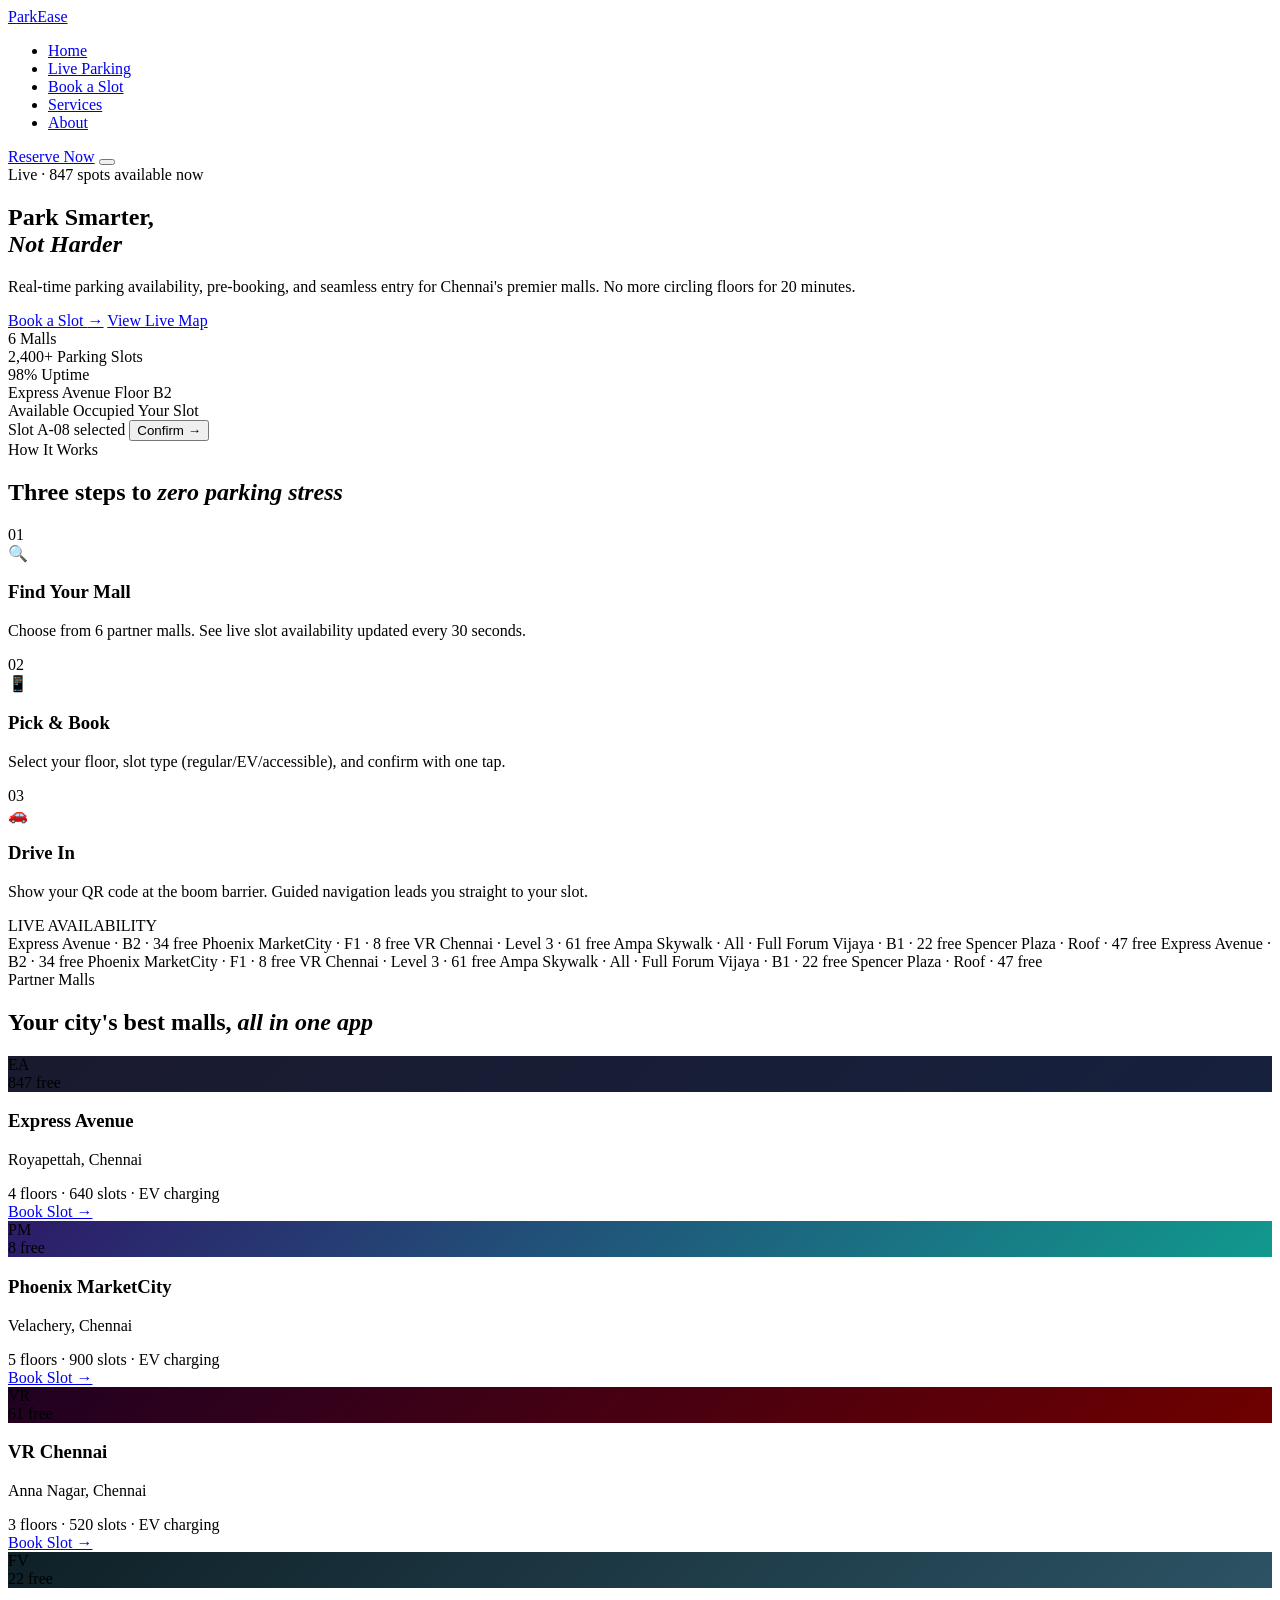
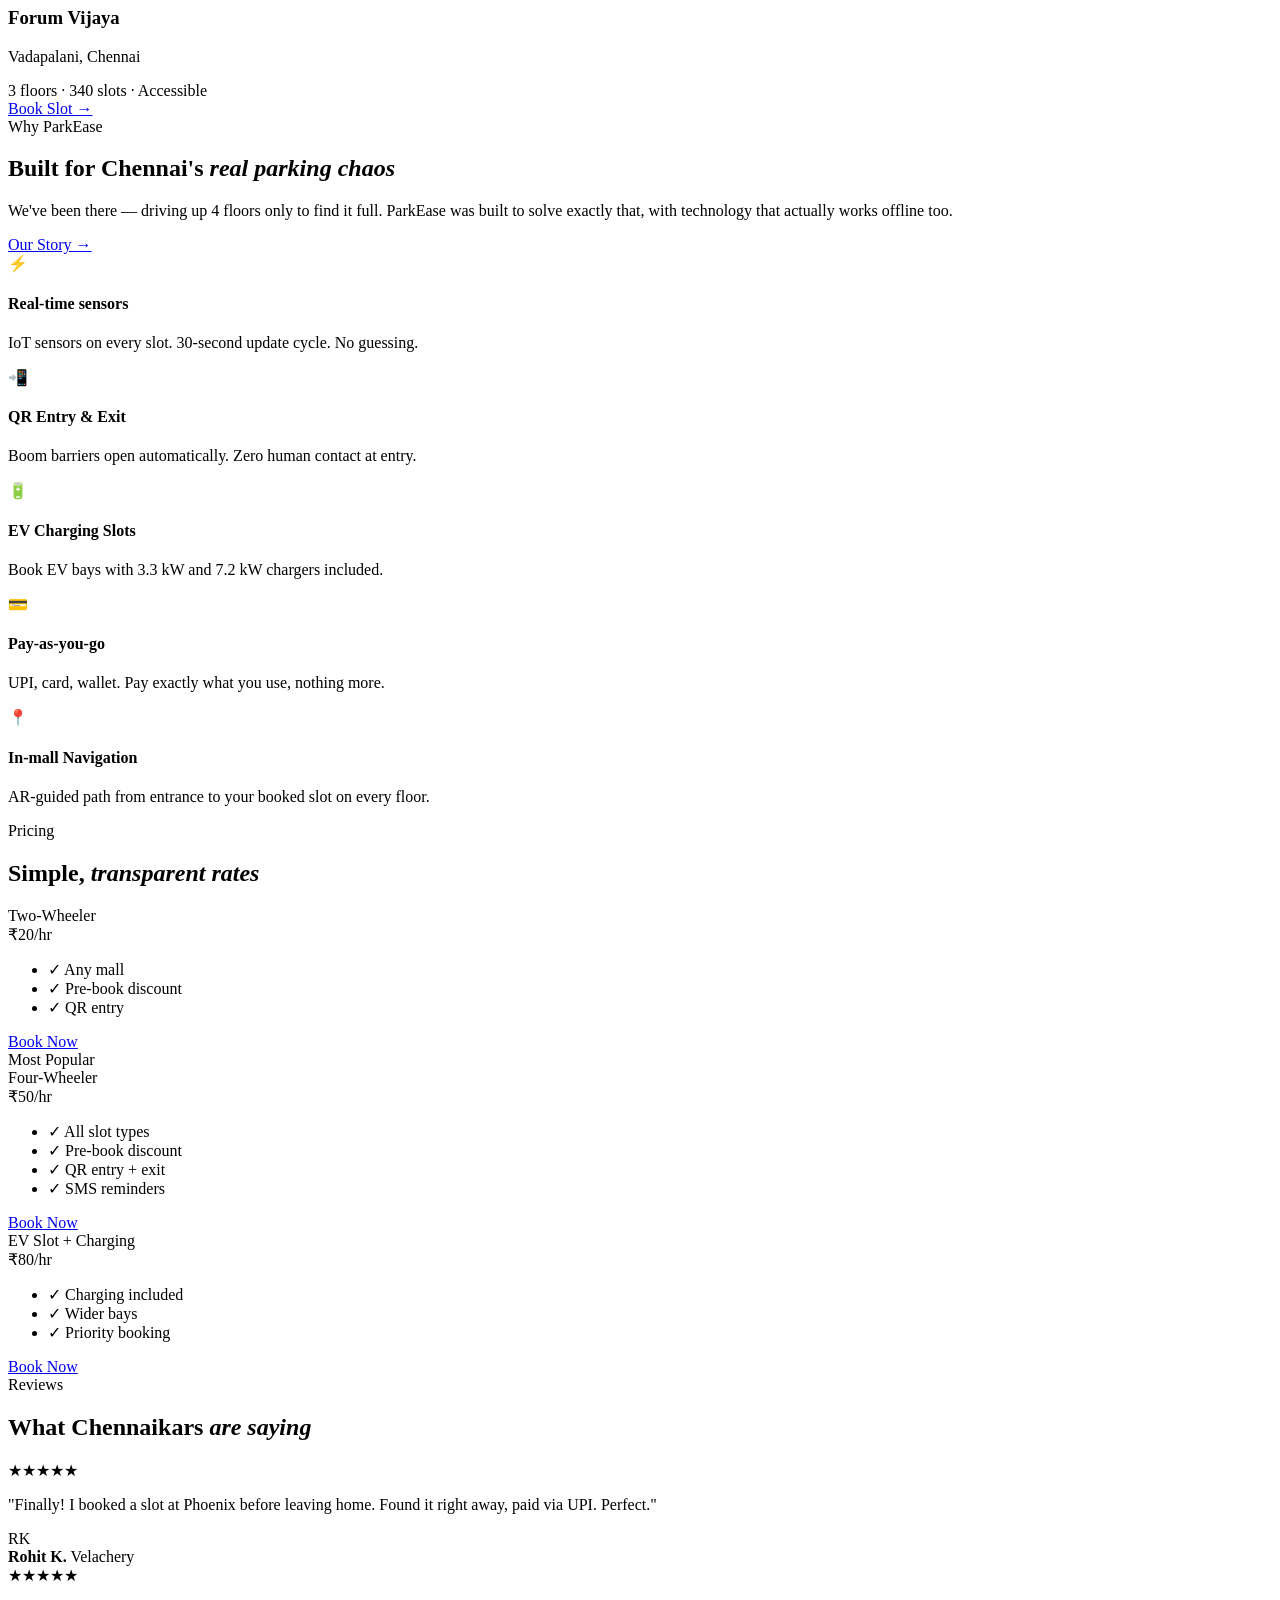
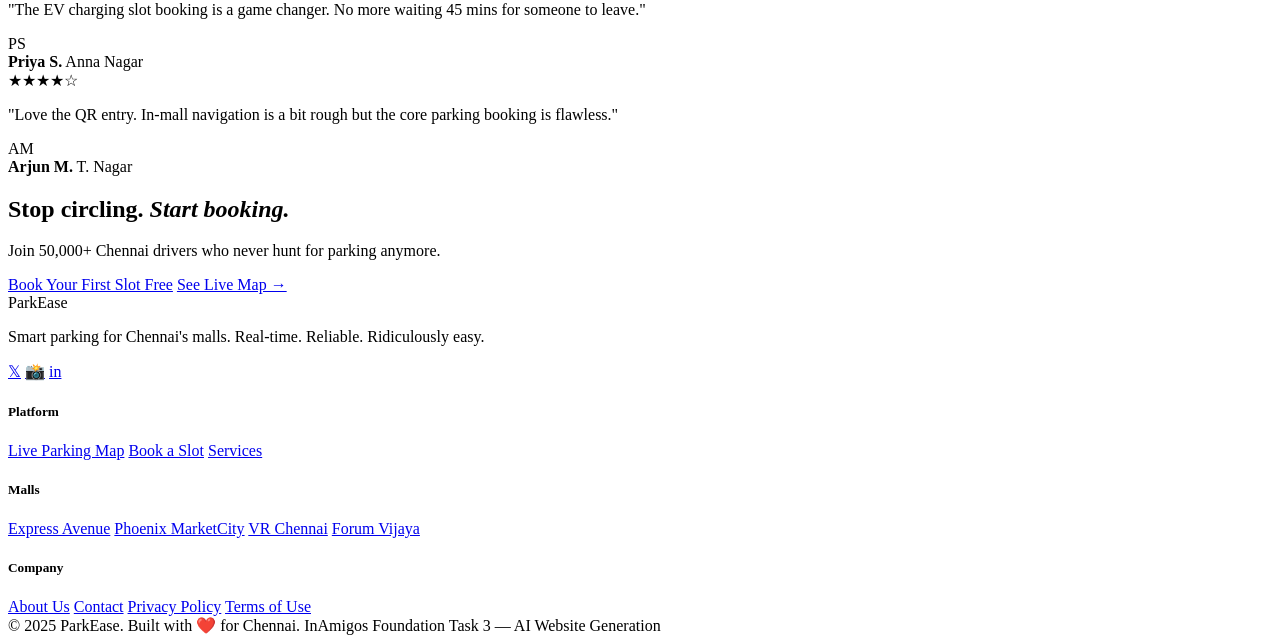
==== index.html @ e7e45815 "Add files via upload" ====
<!DOCTYPE html>
<html lang="en">
<head>
<meta charset="UTF-8">
<meta name="viewport" content="width=device-width, initial-scale=1.0">
<title>ParkEase — Smart Mall Parking System</title>
<link rel="stylesheet" href="css/style.css">
<link href="https://fonts.googleapis.com/css2?family=Space+Grotesk:wght@300;400;500;600;700&family=Instrument+Serif:ital@0;1&display=swap" rel="stylesheet">
<link rel="icon" href="data:image/svg+xml,<svg xmlns='http://www.w3.org/2000/svg' viewBox='0 0 100 100'><text y='.9em' font-size='90'>🅿</text></svg>">
</head>
<body>

<!-- NAV -->
<nav class="navbar" id="navbar">
  <div class="nav-container">
    <a href="index.html" class="nav-logo">
      <span class="logo-p">P</span>arkEase
    </a>
    <ul class="nav-links">
      <li><a href="index.html" class="active">Home</a></li>
      <li><a href="pages/parking.html">Live Parking</a></li>
      <li><a href="pages/book.html">Book a Slot</a></li>
      <li><a href="pages/services.html">Services</a></li>
      <li><a href="pages/about.html">About</a></li>
    </ul>
    <a href="pages/book.html" class="btn-nav">Reserve Now</a>
    <button class="hamburger" id="hamburger" aria-label="Toggle menu">
      <span></span><span></span><span></span>
    </button>
  </div>
</nav>

<!-- HERO -->
<section class="hero">
  <div class="hero-bg">
    <div class="grid-overlay"></div>
    <div class="blob blob-1"></div>
    <div class="blob blob-2"></div>
  </div>
  <div class="hero-content">
    <div class="hero-badge">
      <span class="badge-dot"></span>
      <span>Live · 847 spots available now</span>
    </div>
    <h1 class="hero-title">
      Park Smarter,<br>
      <em>Not Harder</em>
    </h1>
    <p class="hero-sub">Real-time parking availability, pre-booking, and seamless entry for Chennai's premier malls. No more circling floors for 20 minutes.</p>
    <div class="hero-actions">
      <a href="pages/book.html" class="btn-primary">Book a Slot <span class="arrow">→</span></a>
      <a href="pages/parking.html" class="btn-ghost">View Live Map</a>
    </div>
    <div class="hero-stats">
      <div class="stat">
        <span class="stat-num">6</span>
        <span class="stat-label">Malls</span>
      </div>
      <div class="stat-divider"></div>
      <div class="stat">
        <span class="stat-num">2,400+</span>
        <span class="stat-label">Parking Slots</span>
      </div>
      <div class="stat-divider"></div>
      <div class="stat">
        <span class="stat-num">98%</span>
        <span class="stat-label">Uptime</span>
      </div>
    </div>
  </div>
  <div class="hero-visual">
    <div class="parking-card">
      <div class="card-header">
        <span class="mall-name">Express Avenue</span>
        <span class="floor-tag">Floor B2</span>
      </div>
      <div class="slot-grid">
        <div class="slot available" title="A-01"></div>
        <div class="slot available" title="A-02"></div>
        <div class="slot occupied" title="A-03"></div>
        <div class="slot available" title="A-04"></div>
        <div class="slot occupied" title="A-05"></div>
        <div class="slot occupied" title="A-06"></div>
        <div class="slot available" title="A-07"></div>
        <div class="slot available selected" title="A-08"></div>
        <div class="slot occupied" title="A-09"></div>
        <div class="slot available" title="A-10"></div>
        <div class="slot occupied" title="A-11"></div>
        <div class="slot available" title="A-12"></div>
        <div class="slot available" title="B-01"></div>
        <div class="slot occupied" title="B-02"></div>
        <div class="slot available" title="B-03"></div>
      </div>
      <div class="card-legend">
        <span><i class="dot green"></i>Available</span>
        <span><i class="dot red"></i>Occupied</span>
        <span><i class="dot blue"></i>Your Slot</span>
      </div>
      <div class="card-cta">
        <span class="cta-slot">Slot A-08 selected</span>
        <button class="btn-confirm" onclick="window.location.href='pages/book.html'">Confirm →</button>
      </div>
    </div>
  </div>
</section>

<!-- HOW IT WORKS -->
<section class="how-it-works">
  <div class="container">
    <div class="section-label">How It Works</div>
    <h2 class="section-title">Three steps to <em>zero parking stress</em></h2>
    <div class="steps-grid">
      <div class="step-card">
        <div class="step-num">01</div>
        <div class="step-icon">🔍</div>
        <h3>Find Your Mall</h3>
        <p>Choose from 6 partner malls. See live slot availability updated every 30 seconds.</p>
      </div>
      <div class="step-card">
        <div class="step-num">02</div>
        <div class="step-icon">📱</div>
        <h3>Pick & Book</h3>
        <p>Select your floor, slot type (regular/EV/accessible), and confirm with one tap.</p>
      </div>
      <div class="step-card">
        <div class="step-num">03</div>
        <div class="step-icon">🚗</div>
        <h3>Drive In</h3>
        <p>Show your QR code at the boom barrier. Guided navigation leads you straight to your slot.</p>
      </div>
    </div>
  </div>
</section>

<!-- LIVE AVAILABILITY TICKER -->
<section class="ticker-section">
  <div class="ticker-label">LIVE AVAILABILITY</div>
  <div class="ticker-wrap">
    <div class="ticker-inner" id="ticker">
      <span class="tick tick-green">Express Avenue · B2 · 34 free</span>
      <span class="tick tick-yellow">Phoenix MarketCity · F1 · 8 free</span>
      <span class="tick tick-green">VR Chennai · Level 3 · 61 free</span>
      <span class="tick tick-red">Ampa Skywalk · All · Full</span>
      <span class="tick tick-green">Forum Vijaya · B1 · 22 free</span>
      <span class="tick tick-green">Spencer Plaza · Roof · 47 free</span>
      <span class="tick tick-green">Express Avenue · B2 · 34 free</span>
      <span class="tick tick-yellow">Phoenix MarketCity · F1 · 8 free</span>
      <span class="tick tick-green">VR Chennai · Level 3 · 61 free</span>
      <span class="tick tick-red">Ampa Skywalk · All · Full</span>
      <span class="tick tick-green">Forum Vijaya · B1 · 22 free</span>
      <span class="tick tick-green">Spencer Plaza · Roof · 47 free</span>
    </div>
  </div>
</section>

<!-- MALL CARDS -->
<section class="malls-section">
  <div class="container">
    <div class="section-label">Partner Malls</div>
    <h2 class="section-title">Your city's best malls, <em>all in one app</em></h2>
    <div class="malls-grid">

      <div class="mall-card">
        <div class="mall-thumb" style="background: linear-gradient(135deg, #1a1a2e, #16213e);">
          <span class="mall-initial">EA</span>
          <div class="availability-badge green">847 free</div>
        </div>
        <div class="mall-info">
          <h3>Express Avenue</h3>
          <p>Royapettah, Chennai</p>
          <div class="mall-meta">
            <span>4 floors</span>
            <span>·</span>
            <span>640 slots</span>
            <span>·</span>
            <span class="ev">EV charging</span>
          </div>
          <a href="pages/book.html" class="btn-mall">Book Slot →</a>
        </div>
      </div>

      <div class="mall-card">
        <div class="mall-thumb" style="background: linear-gradient(135deg, #2d1b69, #11998e);">
          <span class="mall-initial">PM</span>
          <div class="availability-badge yellow">8 free</div>
        </div>
        <div class="mall-info">
          <h3>Phoenix MarketCity</h3>
          <p>Velachery, Chennai</p>
          <div class="mall-meta">
            <span>5 floors</span>
            <span>·</span>
            <span>900 slots</span>
            <span>·</span>
            <span class="ev">EV charging</span>
          </div>
          <a href="pages/book.html" class="btn-mall">Book Slot →</a>
        </div>
      </div>

      <div class="mall-card">
        <div class="mall-thumb" style="background: linear-gradient(135deg, #200122, #6f0000);">
          <span class="mall-initial">VR</span>
          <div class="availability-badge green">61 free</div>
        </div>
        <div class="mall-info">
          <h3>VR Chennai</h3>
          <p>Anna Nagar, Chennai</p>
          <div class="mall-meta">
            <span>3 floors</span>
            <span>·</span>
            <span>520 slots</span>
            <span>·</span>
            <span class="ev">EV charging</span>
          </div>
          <a href="pages/book.html" class="btn-mall">Book Slot →</a>
        </div>
      </div>

      <div class="mall-card">
        <div class="mall-thumb" style="background: linear-gradient(135deg, #0f2027, #2c5364);">
          <span class="mall-initial">FV</span>
          <div class="availability-badge green">22 free</div>
        </div>
        <div class="mall-info">
          <h3>Forum Vijaya</h3>
          <p>Vadapalani, Chennai</p>
          <div class="mall-meta">
            <span>3 floors</span>
            <span>·</span>
            <span>340 slots</span>
            <span>·</span>
            <span>Accessible</span>
          </div>
          <a href="pages/book.html" class="btn-mall">Book Slot →</a>
        </div>
      </div>

    </div>
  </div>
</section>

<!-- FEATURES -->
<section class="features-section">
  <div class="container">
    <div class="features-layout">
      <div class="features-left">
        <div class="section-label">Why ParkEase</div>
        <h2 class="section-title">Built for Chennai's <em>real parking chaos</em></h2>
        <p class="features-desc">We've been there — driving up 4 floors only to find it full. ParkEase was built to solve exactly that, with technology that actually works offline too.</p>
        <a href="pages/about.html" class="btn-primary">Our Story →</a>
      </div>
      <div class="features-right">
        <div class="feature-item">
          <div class="feature-icon">⚡</div>
          <div>
            <h4>Real-time sensors</h4>
            <p>IoT sensors on every slot. 30-second update cycle. No guessing.</p>
          </div>
        </div>
        <div class="feature-item">
          <div class="feature-icon">📲</div>
          <div>
            <h4>QR Entry & Exit</h4>
            <p>Boom barriers open automatically. Zero human contact at entry.</p>
          </div>
        </div>
        <div class="feature-item">
          <div class="feature-icon">🔋</div>
          <div>
            <h4>EV Charging Slots</h4>
            <p>Book EV bays with 3.3 kW and 7.2 kW chargers included.</p>
          </div>
        </div>
        <div class="feature-item">
          <div class="feature-icon">💳</div>
          <div>
            <h4>Pay-as-you-go</h4>
            <p>UPI, card, wallet. Pay exactly what you use, nothing more.</p>
          </div>
        </div>
        <div class="feature-item">
          <div class="feature-icon">📍</div>
          <div>
            <h4>In-mall Navigation</h4>
            <p>AR-guided path from entrance to your booked slot on every floor.</p>
          </div>
        </div>
      </div>
    </div>
  </div>
</section>

<!-- PRICING -->
<section class="pricing-section">
  <div class="container">
    <div class="section-label">Pricing</div>
    <h2 class="section-title">Simple, <em>transparent rates</em></h2>
    <div class="pricing-grid">
      <div class="price-card">
        <div class="price-type">Two-Wheeler</div>
        <div class="price-val">₹20<span>/hr</span></div>
        <ul>
          <li>✓ Any mall</li>
          <li>✓ Pre-book discount</li>
          <li>✓ QR entry</li>
        </ul>
        <a href="pages/book.html" class="btn-price">Book Now</a>
      </div>
      <div class="price-card featured">
        <div class="price-badge">Most Popular</div>
        <div class="price-type">Four-Wheeler</div>
        <div class="price-val">₹50<span>/hr</span></div>
        <ul>
          <li>✓ All slot types</li>
          <li>✓ Pre-book discount</li>
          <li>✓ QR entry + exit</li>
          <li>✓ SMS reminders</li>
        </ul>
        <a href="pages/book.html" class="btn-price featured-btn">Book Now</a>
      </div>
      <div class="price-card">
        <div class="price-type">EV Slot + Charging</div>
        <div class="price-val">₹80<span>/hr</span></div>
        <ul>
          <li>✓ Charging included</li>
          <li>✓ Wider bays</li>
          <li>✓ Priority booking</li>
        </ul>
        <a href="pages/book.html" class="btn-price">Book Now</a>
      </div>
    </div>
  </div>
</section>

<!-- TESTIMONIALS -->
<section class="testimonials">
  <div class="container">
    <div class="section-label">Reviews</div>
    <h2 class="section-title">What Chennaikars <em>are saying</em></h2>
    <div class="review-grid">
      <div class="review-card">
        <div class="stars">★★★★★</div>
        <p>"Finally! I booked a slot at Phoenix before leaving home. Found it right away, paid via UPI. Perfect."</p>
        <div class="reviewer">
          <div class="avatar">RK</div>
          <div>
            <strong>Rohit K.</strong>
            <span>Velachery</span>
          </div>
        </div>
      </div>
      <div class="review-card">
        <div class="stars">★★★★★</div>
        <p>"The EV charging slot booking is a game changer. No more waiting 45 mins for someone to leave."</p>
        <div class="reviewer">
          <div class="avatar">PS</div>
          <div>
            <strong>Priya S.</strong>
            <span>Anna Nagar</span>
          </div>
        </div>
      </div>
      <div class="review-card">
        <div class="stars">★★★★☆</div>
        <p>"Love the QR entry. In-mall navigation is a bit rough but the core parking booking is flawless."</p>
        <div class="reviewer">
          <div class="avatar">AM</div>
          <div>
            <strong>Arjun M.</strong>
            <span>T. Nagar</span>
          </div>
        </div>
      </div>
    </div>
  </div>
</section>

<!-- CTA BANNER -->
<section class="cta-banner">
  <div class="container">
    <h2>Stop circling. <em>Start booking.</em></h2>
    <p>Join 50,000+ Chennai drivers who never hunt for parking anymore.</p>
    <div class="cta-actions">
      <a href="pages/book.html" class="btn-primary">Book Your First Slot Free</a>
      <a href="pages/parking.html" class="btn-ghost-white">See Live Map →</a>
    </div>
  </div>
</section>

<!-- FOOTER -->
<footer class="footer">
  <div class="container">
    <div class="footer-grid">
      <div class="footer-brand">
        <div class="footer-logo"><span class="logo-p">P</span>arkEase</div>
        <p>Smart parking for Chennai's malls. Real-time. Reliable. Ridiculously easy.</p>
        <div class="social-links">
          <a href="#" aria-label="Twitter">𝕏</a>
          <a href="#" aria-label="Instagram">📸</a>
          <a href="#" aria-label="LinkedIn">in</a>
        </div>
      </div>
      <div class="footer-col">
        <h5>Platform</h5>
        <a href="pages/parking.html">Live Parking Map</a>
        <a href="pages/book.html">Book a Slot</a>
        <a href="pages/services.html">Services</a>
      </div>
      <div class="footer-col">
        <h5>Malls</h5>
        <a href="#">Express Avenue</a>
        <a href="#">Phoenix MarketCity</a>
        <a href="#">VR Chennai</a>
        <a href="#">Forum Vijaya</a>
      </div>
      <div class="footer-col">
        <h5>Company</h5>
        <a href="pages/about.html">About Us</a>
        <a href="pages/about.html#contact">Contact</a>
        <a href="#">Privacy Policy</a>
        <a href="#">Terms of Use</a>
      </div>
    </div>
    <div class="footer-bottom">
      <span>© 2025 ParkEase. Built with ❤️ for Chennai.</span>
      <span>InAmigos Foundation Task 3 — AI Website Generation</span>
    </div>
  </div>
</footer>

<script src="js/main.js"></script>
</body>
</html>
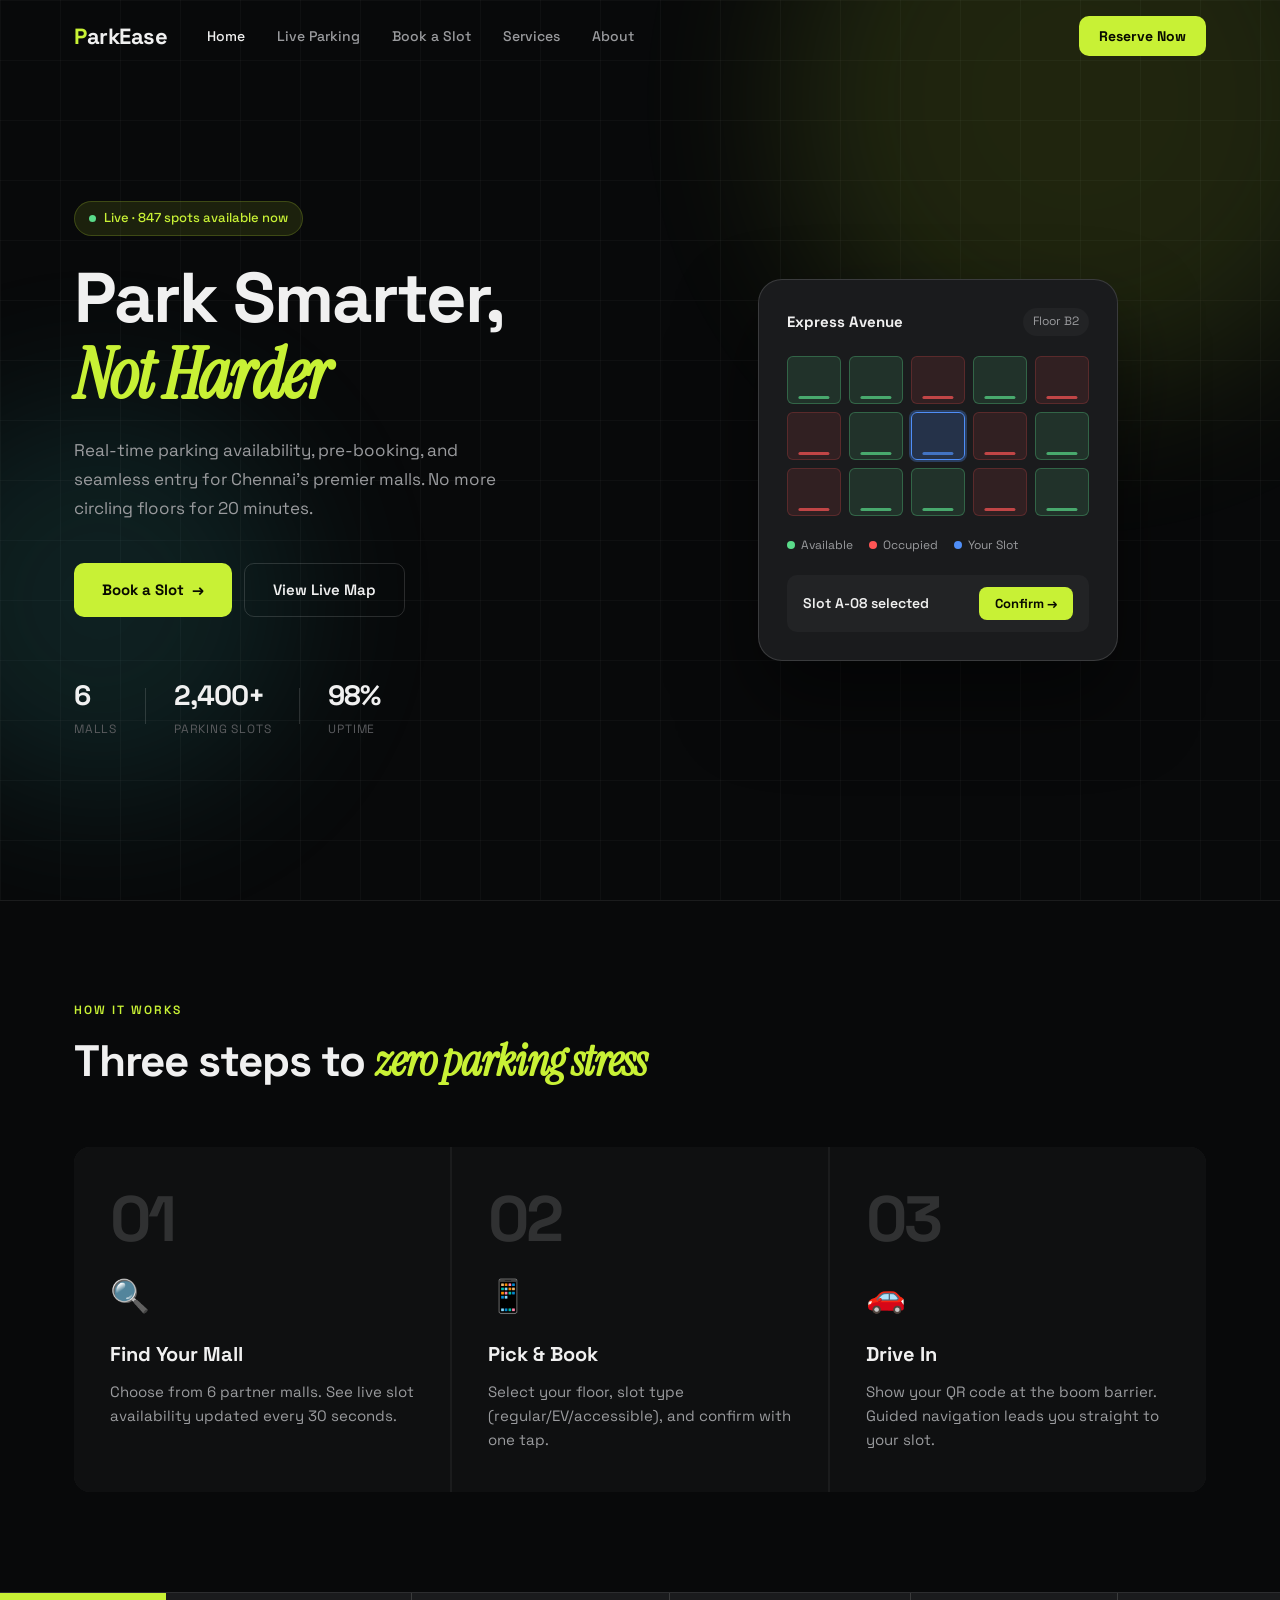
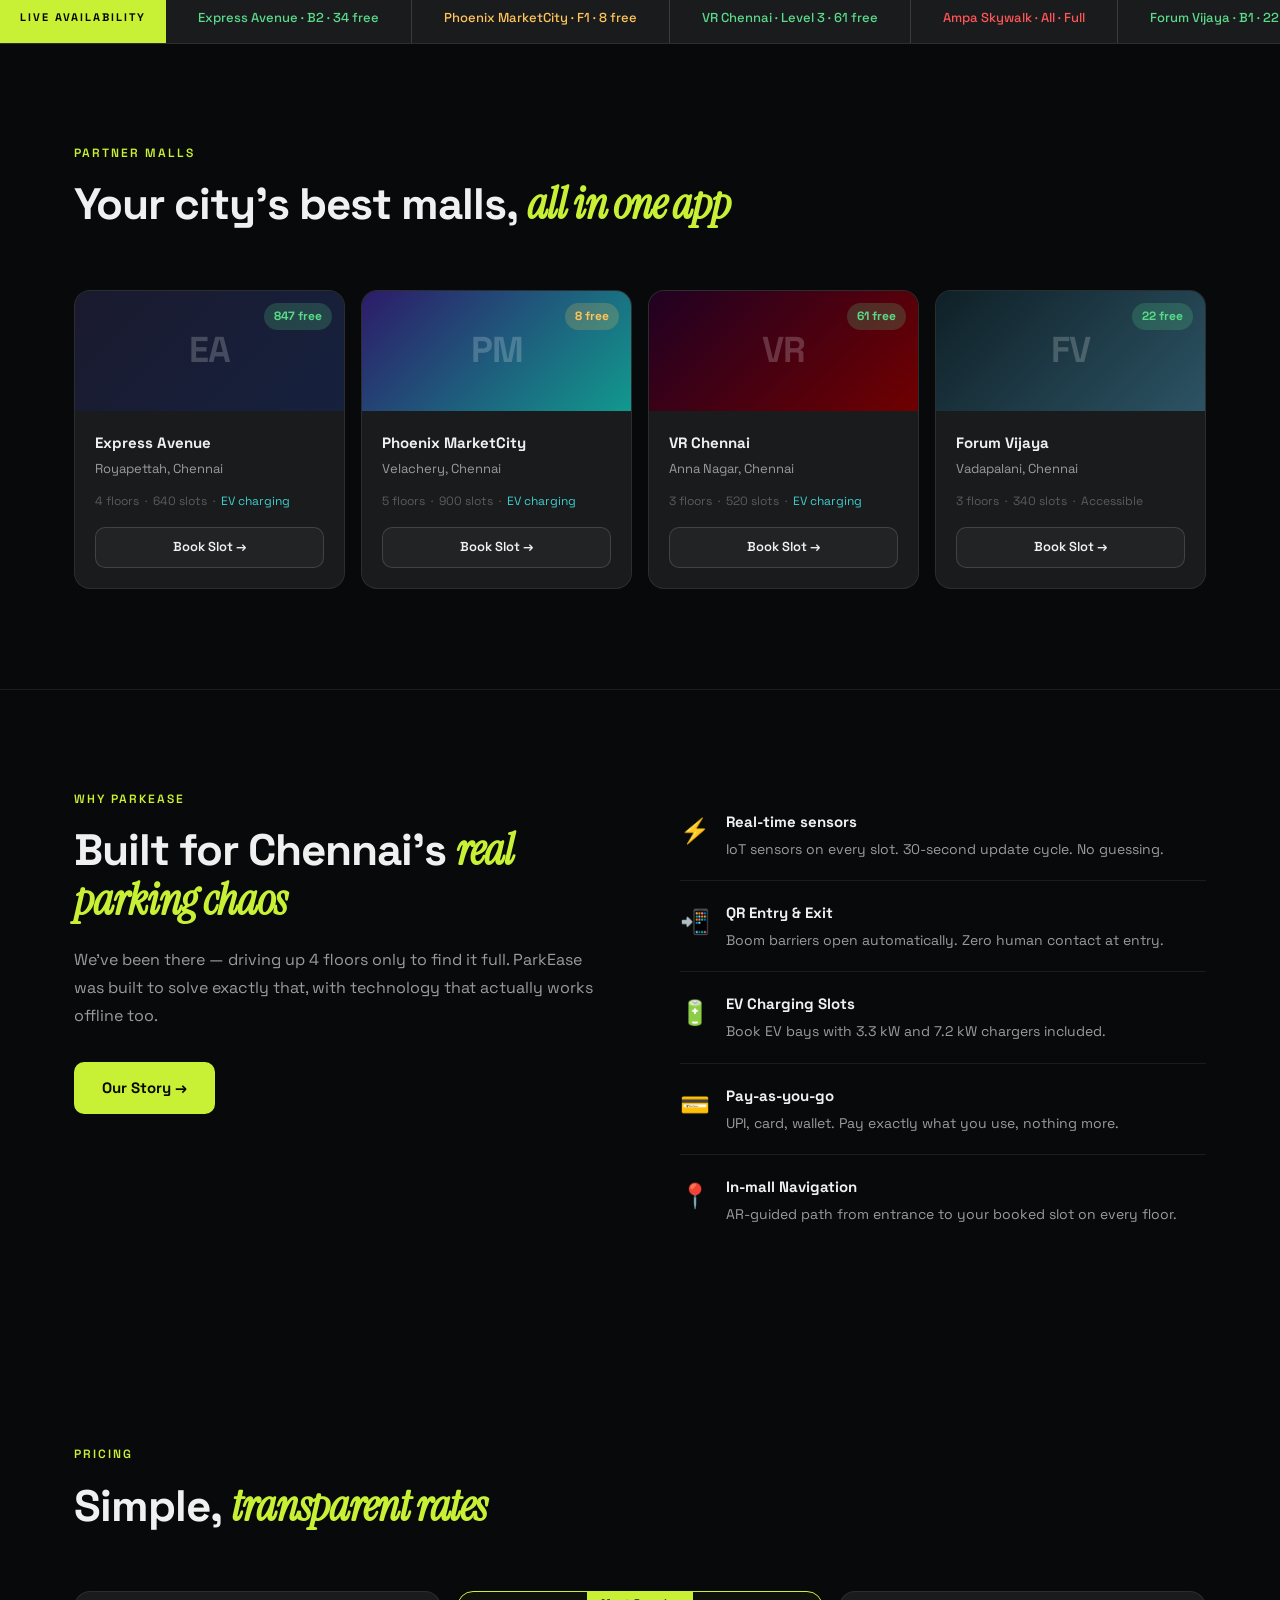
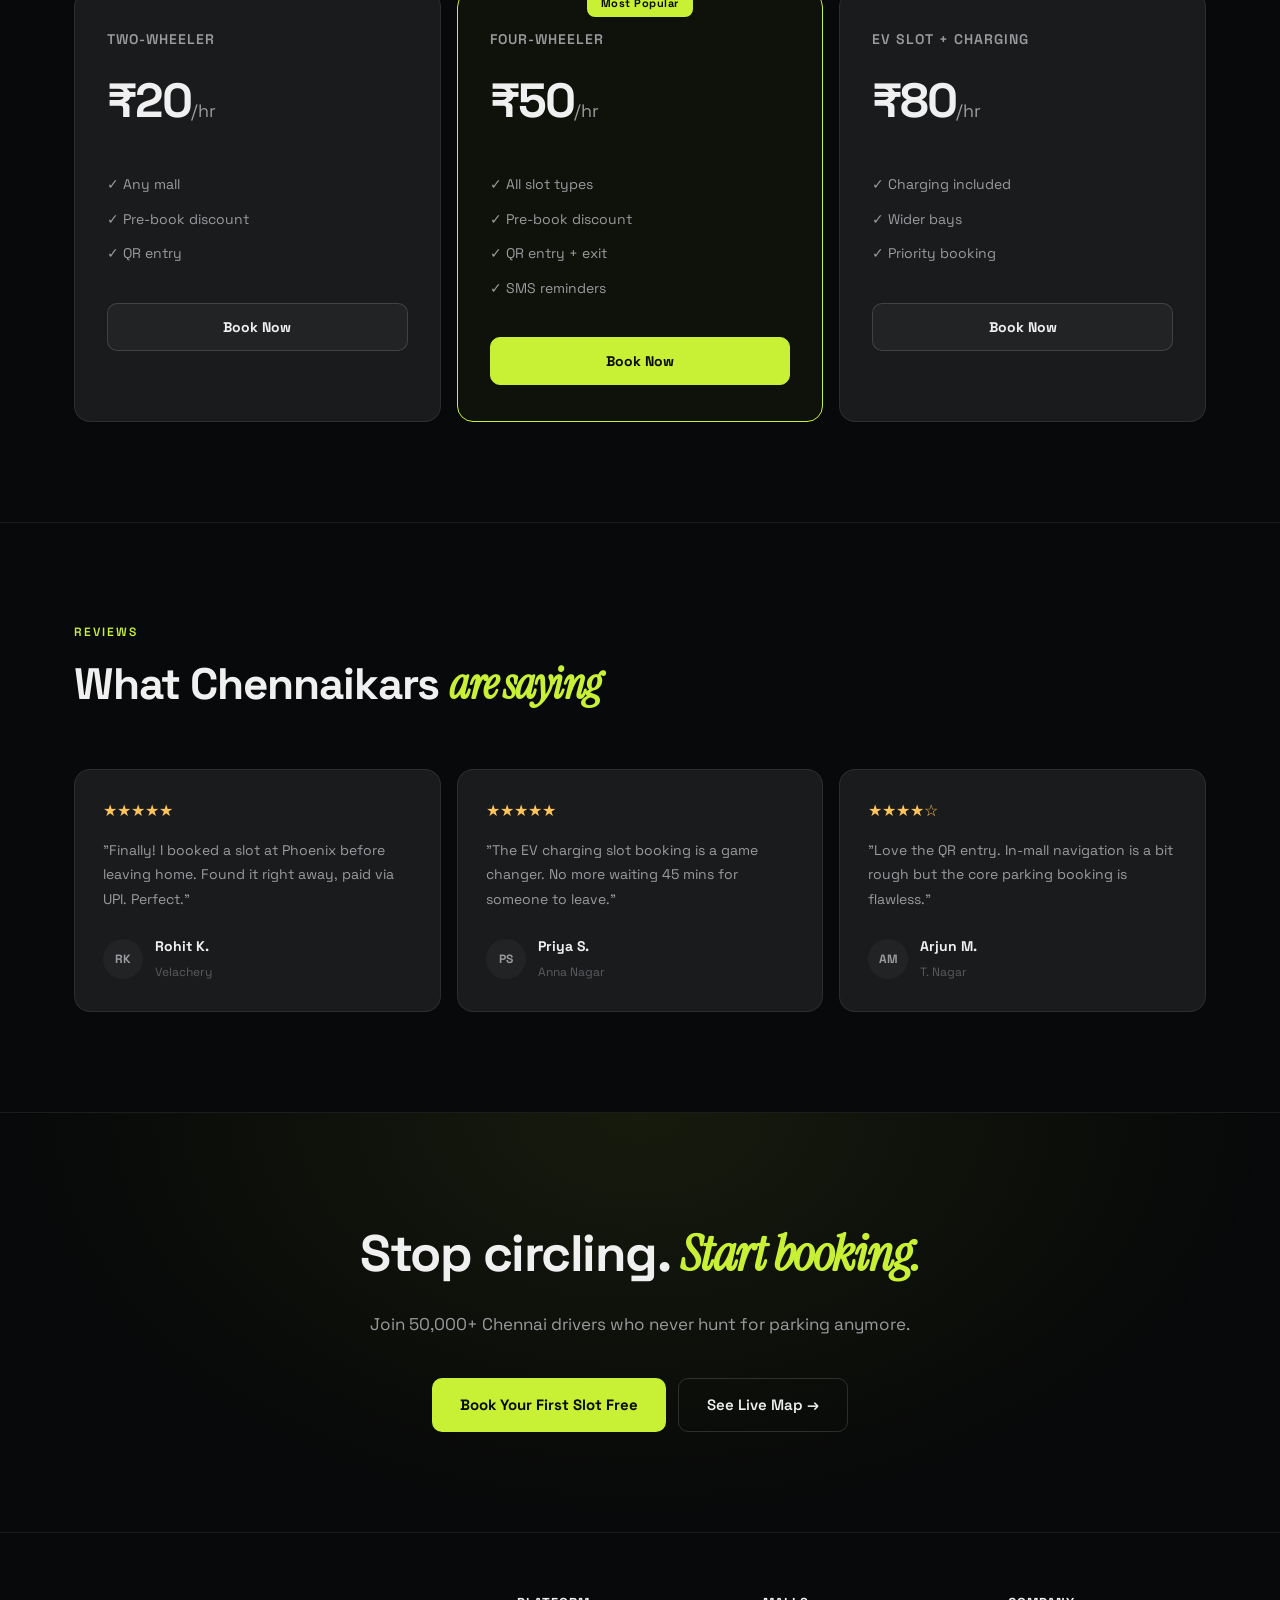
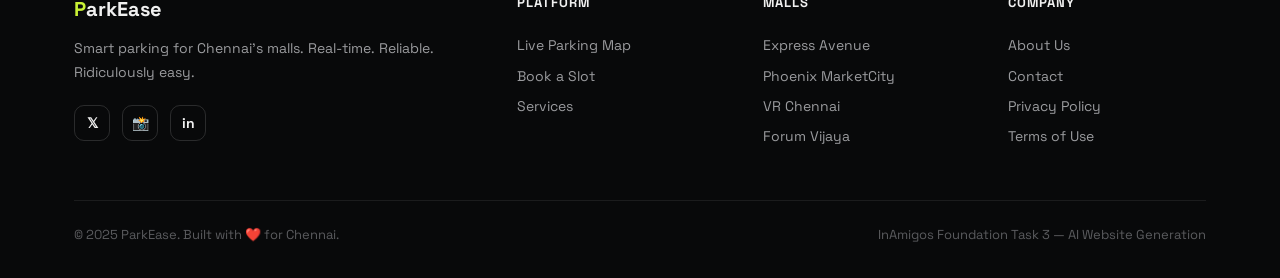
==== commit 9520bc8d: "index.html" ====
--- a/index.html
+++ b/index.html
@@ -4,7 +4,7 @@
 <meta charset="UTF-8">
 <meta name="viewport" content="width=device-width, initial-scale=1.0">
 <title>ParkEase — Smart Mall Parking System</title>
-<link rel="stylesheet" href="css/style.css">
+<link rel="stylesheet" href="style.css">
 <link href="https://fonts.googleapis.com/css2?family=Space+Grotesk:wght@300;400;500;600;700&family=Instrument+Serif:ital@0;1&display=swap" rel="stylesheet">
 <link rel="icon" href="data:image/svg+xml,<svg xmlns='http://www.w3.org/2000/svg' viewBox='0 0 100 100'><text y='.9em' font-size='90'>🅿</text></svg>">
 </head>
@@ -18,12 +18,12 @@
     </a>
     <ul class="nav-links">
       <li><a href="index.html" class="active">Home</a></li>
-      <li><a href="pages/parking.html">Live Parking</a></li>
-      <li><a href="pages/book.html">Book a Slot</a></li>
-      <li><a href="pages/services.html">Services</a></li>
-      <li><a href="pages/about.html">About</a></li>
+      <li><a href="parking.html">Live Parking</a></li>
+      <li><a href="book.html">Book a Slot</a></li>
+      <li><a href="services.html">Services</a></li>
+      <li><a href="about.html">About</a></li>
     </ul>
-    <a href="pages/book.html" class="btn-nav">Reserve Now</a>
+    <a href="book.html" class="btn-nav">Reserve Now</a>
     <button class="hamburger" id="hamburger" aria-label="Toggle menu">
       <span></span><span></span><span></span>
     </button>
--- a/style.css
+++ b/style.css
@@ -0,0 +1,1162 @@
+/* ===== PARKEASE STYLES ===== */
+@import url('https://fonts.googleapis.com/css2?family=Space+Grotesk:wght@300;400;500;600;700&family=Instrument+Serif:ital@0;1&display=swap');
+
+:root {
+  --bg: #08090a;
+  --bg2: #0f1011;
+  --bg3: #161718;
+  --surface: #1a1b1d;
+  --surface2: #222325;
+  --border: rgba(255,255,255,0.08);
+  --border2: rgba(255,255,255,0.14);
+  --text: #f0f0f0;
+  --text2: #9a9b9e;
+  --text3: #5a5b5e;
+  --accent: #c8f135;
+  --accent2: #a8d020;
+  --blue: #4f8ef7;
+  --red: #ff5555;
+  --yellow: #ffc55a;
+  --green: #5adb8a;
+  --teal: #3ecfcf;
+  --r: 10px;
+  --r2: 16px;
+  --r3: 24px;
+  --font: 'Space Grotesk', sans-serif;
+  --font-serif: 'Instrument Serif', serif;
+}
+
+*, *::before, *::after { box-sizing: border-box; margin: 0; padding: 0; }
+
+html { scroll-behavior: smooth; }
+
+body {
+  font-family: var(--font);
+  background: var(--bg);
+  color: var(--text);
+  overflow-x: hidden;
+  line-height: 1.6;
+}
+
+a { color: inherit; text-decoration: none; }
+ul { list-style: none; }
+
+em {
+  font-family: var(--font-serif);
+  font-style: italic;
+  color: var(--accent);
+}
+
+.container {
+  max-width: 1180px;
+  margin: 0 auto;
+  padding: 0 24px;
+}
+
+/* ===== NAVBAR ===== */
+.navbar {
+  position: fixed;
+  top: 0; left: 0; right: 0;
+  z-index: 100;
+  padding: 16px 0;
+  transition: all 0.3s ease;
+}
+
+.navbar.scrolled {
+  background: rgba(8,9,10,0.95);
+  backdrop-filter: blur(12px);
+  border-bottom: 1px solid var(--border);
+  padding: 12px 0;
+}
+
+.nav-container {
+  max-width: 1180px;
+  margin: 0 auto;
+  padding: 0 24px;
+  display: flex;
+  align-items: center;
+  gap: 40px;
+}
+
+.nav-logo {
+  font-size: 22px;
+  font-weight: 700;
+  letter-spacing: -0.5px;
+  flex-shrink: 0;
+}
+
+.logo-p {
+  color: var(--accent);
+  font-weight: 800;
+}
+
+.nav-links {
+  display: flex;
+  gap: 32px;
+  flex: 1;
+}
+
+.nav-links a {
+  font-size: 14px;
+  color: var(--text2);
+  transition: color 0.2s;
+  font-weight: 500;
+}
+
+.nav-links a:hover,
+.nav-links a.active {
+  color: var(--text);
+}
+
+.btn-nav {
+  background: var(--accent);
+  color: #080a00;
+  font-size: 14px;
+  font-weight: 700;
+  padding: 9px 20px;
+  border-radius: var(--r);
+  transition: all 0.2s;
+  white-space: nowrap;
+  flex-shrink: 0;
+}
+
+.btn-nav:hover { background: var(--accent2); transform: translateY(-1px); }
+
+.hamburger {
+  display: none;
+  flex-direction: column;
+  gap: 5px;
+  background: none;
+  border: none;
+  cursor: pointer;
+  margin-left: auto;
+}
+
+.hamburger span {
+  display: block;
+  width: 22px;
+  height: 2px;
+  background: var(--text);
+  border-radius: 2px;
+  transition: all 0.3s;
+}
+
+/* ===== HERO ===== */
+.hero {
+  min-height: 100vh;
+  display: grid;
+  grid-template-columns: 1fr 1fr;
+  align-items: center;
+  gap: 60px;
+  padding: 120px 24px 80px;
+  max-width: 1180px;
+  margin: 0 auto;
+  position: relative;
+}
+
+.hero-bg {
+  position: fixed;
+  inset: 0;
+  pointer-events: none;
+  z-index: -1;
+  overflow: hidden;
+}
+
+.grid-overlay {
+  position: absolute;
+  inset: 0;
+  background-image: 
+    linear-gradient(var(--border) 1px, transparent 1px),
+    linear-gradient(90deg, var(--border) 1px, transparent 1px);
+  background-size: 60px 60px;
+  opacity: 0.4;
+}
+
+.blob {
+  position: absolute;
+  border-radius: 50%;
+  filter: blur(80px);
+  opacity: 0.12;
+}
+
+.blob-1 {
+  width: 600px;
+  height: 600px;
+  background: var(--accent);
+  top: -200px;
+  right: -100px;
+  animation: blobFloat 8s ease-in-out infinite;
+}
+
+.blob-2 {
+  width: 400px;
+  height: 400px;
+  background: var(--teal);
+  bottom: 100px;
+  left: -100px;
+  animation: blobFloat 10s ease-in-out infinite reverse;
+}
+
+@keyframes blobFloat {
+  0%, 100% { transform: translateY(0) scale(1); }
+  50% { transform: translateY(-30px) scale(1.05); }
+}
+
+.hero-badge {
+  display: inline-flex;
+  align-items: center;
+  gap: 8px;
+  background: rgba(200,241,53,0.1);
+  border: 1px solid rgba(200,241,53,0.2);
+  border-radius: 100px;
+  padding: 6px 14px;
+  font-size: 13px;
+  color: var(--accent);
+  font-weight: 500;
+  margin-bottom: 24px;
+}
+
+.badge-dot {
+  width: 7px;
+  height: 7px;
+  background: var(--green);
+  border-radius: 50%;
+  animation: pulse 2s infinite;
+}
+
+@keyframes pulse {
+  0%, 100% { opacity: 1; transform: scale(1); }
+  50% { opacity: 0.6; transform: scale(1.3); }
+}
+
+.hero-title {
+  font-size: clamp(42px, 5.5vw, 72px);
+  font-weight: 700;
+  line-height: 1.08;
+  letter-spacing: -2px;
+  margin-bottom: 24px;
+}
+
+.hero-sub {
+  font-size: 17px;
+  color: var(--text2);
+  max-width: 460px;
+  margin-bottom: 40px;
+  line-height: 1.7;
+}
+
+.hero-actions {
+  display: flex;
+  gap: 12px;
+  margin-bottom: 56px;
+  flex-wrap: wrap;
+}
+
+.btn-primary {
+  display: inline-flex;
+  align-items: center;
+  gap: 8px;
+  background: var(--accent);
+  color: #080a00;
+  font-weight: 700;
+  font-size: 15px;
+  padding: 14px 28px;
+  border-radius: var(--r);
+  transition: all 0.2s;
+  font-family: var(--font);
+}
+
+.btn-primary:hover { background: var(--accent2); transform: translateY(-2px); }
+.btn-primary .arrow { transition: transform 0.2s; }
+.btn-primary:hover .arrow { transform: translateX(4px); }
+
+.btn-ghost {
+  display: inline-flex;
+  align-items: center;
+  gap: 8px;
+  background: transparent;
+  color: var(--text);
+  font-weight: 600;
+  font-size: 15px;
+  padding: 14px 28px;
+  border-radius: var(--r);
+  border: 1px solid var(--border2);
+  transition: all 0.2s;
+}
+
+.btn-ghost:hover {
+  background: var(--surface);
+  border-color: var(--border2);
+}
+
+.hero-stats {
+  display: flex;
+  align-items: center;
+  gap: 28px;
+}
+
+.stat-num {
+  display: block;
+  font-size: 28px;
+  font-weight: 700;
+  color: var(--text);
+  letter-spacing: -1px;
+}
+
+.stat-label {
+  display: block;
+  font-size: 12px;
+  color: var(--text3);
+  text-transform: uppercase;
+  letter-spacing: 0.8px;
+  margin-top: 2px;
+}
+
+.stat-divider {
+  width: 1px;
+  height: 36px;
+  background: var(--border2);
+}
+
+/* ===== PARKING CARD (HERO VISUAL) ===== */
+.hero-visual {
+  display: flex;
+  justify-content: center;
+  align-items: center;
+}
+
+.parking-card {
+  background: var(--surface);
+  border: 1px solid var(--border2);
+  border-radius: var(--r3);
+  padding: 28px;
+  width: 100%;
+  max-width: 360px;
+  box-shadow: 0 40px 80px rgba(0,0,0,0.5);
+}
+
+.card-header {
+  display: flex;
+  justify-content: space-between;
+  align-items: center;
+  margin-bottom: 20px;
+}
+
+.mall-name { font-weight: 700; font-size: 15px; }
+
+.floor-tag {
+  background: var(--surface2);
+  color: var(--text2);
+  font-size: 12px;
+  padding: 4px 10px;
+  border-radius: 100px;
+}
+
+.slot-grid {
+  display: grid;
+  grid-template-columns: repeat(5, 1fr);
+  gap: 8px;
+  margin-bottom: 20px;
+}
+
+.slot {
+  height: 48px;
+  border-radius: 6px;
+  border: 1px solid var(--border2);
+  cursor: pointer;
+  transition: all 0.2s;
+  position: relative;
+}
+
+.slot::after {
+  content: '';
+  position: absolute;
+  bottom: 4px;
+  left: 50%;
+  transform: translateX(-50%);
+  width: 60%;
+  height: 3px;
+  border-radius: 2px;
+  opacity: 0.7;
+}
+
+.slot.available { background: rgba(90,219,138,0.12); border-color: rgba(90,219,138,0.3); }
+.slot.available::after { background: var(--green); }
+.slot.occupied { background: rgba(255,85,85,0.1); border-color: rgba(255,85,85,0.2); }
+.slot.occupied::after { background: var(--red); }
+.slot.selected { background: rgba(79,142,247,0.2); border-color: var(--blue); box-shadow: 0 0 0 2px rgba(79,142,247,0.3); }
+.slot.selected::after { background: var(--blue); }
+
+.card-legend {
+  display: flex;
+  gap: 16px;
+  margin-bottom: 20px;
+}
+
+.card-legend span {
+  display: flex;
+  align-items: center;
+  gap: 6px;
+  font-size: 12px;
+  color: var(--text2);
+}
+
+.dot {
+  width: 8px;
+  height: 8px;
+  border-radius: 50%;
+  display: inline-block;
+}
+.dot.green { background: var(--green); }
+.dot.red { background: var(--red); }
+.dot.blue { background: var(--blue); }
+
+.card-cta {
+  display: flex;
+  justify-content: space-between;
+  align-items: center;
+  background: var(--surface2);
+  border-radius: var(--r);
+  padding: 12px 16px;
+}
+
+.cta-slot { font-size: 14px; font-weight: 600; }
+
+.btn-confirm {
+  background: var(--accent);
+  color: #080a00;
+  border: none;
+  border-radius: 8px;
+  padding: 8px 16px;
+  font-size: 13px;
+  font-weight: 700;
+  cursor: pointer;
+  transition: all 0.2s;
+  font-family: var(--font);
+}
+.btn-confirm:hover { background: var(--accent2); transform: scale(1.03); }
+
+/* ===== HOW IT WORKS ===== */
+.how-it-works {
+  padding: 100px 0;
+  border-top: 1px solid var(--border);
+}
+
+.section-label {
+  font-size: 12px;
+  text-transform: uppercase;
+  letter-spacing: 2px;
+  color: var(--accent);
+  font-weight: 600;
+  margin-bottom: 16px;
+}
+
+.section-title {
+  font-size: clamp(28px, 3.5vw, 44px);
+  font-weight: 700;
+  line-height: 1.15;
+  letter-spacing: -1px;
+  margin-bottom: 60px;
+}
+
+.steps-grid {
+  display: grid;
+  grid-template-columns: repeat(3, 1fr);
+  gap: 2px;
+  background: var(--border);
+  border-radius: var(--r2);
+  overflow: hidden;
+}
+
+.step-card {
+  background: var(--bg2);
+  padding: 40px 36px;
+  position: relative;
+  transition: background 0.3s;
+}
+
+.step-card:hover { background: var(--surface); }
+
+.step-num {
+  font-size: 64px;
+  font-weight: 800;
+  color: var(--border2);
+  line-height: 1;
+  margin-bottom: 20px;
+  letter-spacing: -3px;
+}
+
+.step-icon {
+  font-size: 32px;
+  margin-bottom: 16px;
+}
+
+.step-card h3 {
+  font-size: 20px;
+  font-weight: 700;
+  margin-bottom: 10px;
+}
+
+.step-card p { color: var(--text2); font-size: 15px; }
+
+/* ===== TICKER ===== */
+.ticker-section {
+  display: flex;
+  align-items: center;
+  background: var(--surface);
+  border-top: 1px solid var(--border);
+  border-bottom: 1px solid var(--border);
+  overflow: hidden;
+  height: 52px;
+}
+
+.ticker-label {
+  flex-shrink: 0;
+  background: var(--accent);
+  color: #080a00;
+  font-size: 11px;
+  font-weight: 800;
+  letter-spacing: 2px;
+  padding: 0 20px;
+  height: 100%;
+  display: flex;
+  align-items: center;
+}
+
+.ticker-wrap {
+  flex: 1;
+  overflow: hidden;
+  position: relative;
+}
+
+.ticker-inner {
+  display: flex;
+  gap: 0;
+  animation: tickerScroll 30s linear infinite;
+  white-space: nowrap;
+  width: fit-content;
+}
+
+@keyframes tickerScroll {
+  0% { transform: translateX(0); }
+  100% { transform: translateX(-50%); }
+}
+
+.tick {
+  display: inline-block;
+  padding: 0 32px;
+  font-size: 13px;
+  font-weight: 500;
+  border-right: 1px solid var(--border2);
+  line-height: 52px;
+}
+
+.tick-green { color: var(--green); }
+.tick-yellow { color: var(--yellow); }
+.tick-red { color: var(--red); }
+
+/* ===== MALLS ===== */
+.malls-section {
+  padding: 100px 0;
+}
+
+.malls-grid {
+  display: grid;
+  grid-template-columns: repeat(4, 1fr);
+  gap: 16px;
+}
+
+.mall-card {
+  background: var(--surface);
+  border: 1px solid var(--border);
+  border-radius: var(--r2);
+  overflow: hidden;
+  transition: all 0.3s;
+}
+
+.mall-card:hover {
+  border-color: var(--border2);
+  transform: translateY(-4px);
+  box-shadow: 0 20px 40px rgba(0,0,0,0.3);
+}
+
+.mall-thumb {
+  height: 120px;
+  display: flex;
+  align-items: center;
+  justify-content: center;
+  position: relative;
+}
+
+.mall-initial {
+  font-size: 36px;
+  font-weight: 800;
+  color: rgba(255,255,255,0.2);
+  letter-spacing: -1px;
+}
+
+.availability-badge {
+  position: absolute;
+  top: 12px;
+  right: 12px;
+  font-size: 12px;
+  font-weight: 700;
+  padding: 4px 10px;
+  border-radius: 100px;
+}
+
+.availability-badge.green { background: rgba(90,219,138,0.2); color: var(--green); }
+.availability-badge.yellow { background: rgba(255,197,90,0.2); color: var(--yellow); }
+.availability-badge.red { background: rgba(255,85,85,0.2); color: var(--red); }
+
+.mall-info { padding: 20px; }
+.mall-info h3 { font-size: 15px; font-weight: 700; margin-bottom: 4px; }
+.mall-info > p { font-size: 13px; color: var(--text2); margin-bottom: 12px; }
+
+.mall-meta {
+  display: flex;
+  gap: 6px;
+  font-size: 12px;
+  color: var(--text3);
+  margin-bottom: 16px;
+  flex-wrap: wrap;
+}
+
+.mall-meta .ev { color: var(--teal); }
+
+.btn-mall {
+  display: block;
+  text-align: center;
+  background: var(--surface2);
+  color: var(--text);
+  border: 1px solid var(--border2);
+  border-radius: var(--r);
+  padding: 9px;
+  font-size: 13px;
+  font-weight: 600;
+  transition: all 0.2s;
+}
+
+.btn-mall:hover { background: var(--accent); color: #080a00; border-color: var(--accent); }
+
+/* ===== FEATURES ===== */
+.features-section {
+  padding: 100px 0;
+  border-top: 1px solid var(--border);
+}
+
+.features-layout {
+  display: grid;
+  grid-template-columns: 1fr 1fr;
+  gap: 80px;
+  align-items: start;
+}
+
+.features-desc {
+  color: var(--text2);
+  font-size: 16px;
+  line-height: 1.75;
+  margin-bottom: 32px;
+}
+
+.features-left .section-title { margin-bottom: 20px; }
+
+.feature-item {
+  display: flex;
+  gap: 16px;
+  padding: 20px 0;
+  border-bottom: 1px solid var(--border);
+}
+
+.feature-item:last-child { border-bottom: none; }
+
+.feature-icon {
+  font-size: 24px;
+  flex-shrink: 0;
+  margin-top: 2px;
+}
+
+.feature-item h4 {
+  font-size: 15px;
+  font-weight: 700;
+  margin-bottom: 4px;
+}
+
+.feature-item p { color: var(--text2); font-size: 14px; }
+
+/* ===== PRICING ===== */
+.pricing-section {
+  padding: 100px 0;
+}
+
+.pricing-grid {
+  display: grid;
+  grid-template-columns: repeat(3, 1fr);
+  gap: 16px;
+}
+
+.price-card {
+  background: var(--surface);
+  border: 1px solid var(--border);
+  border-radius: var(--r2);
+  padding: 36px 32px;
+  transition: all 0.3s;
+  position: relative;
+}
+
+.price-card:hover { border-color: var(--border2); }
+
+.price-card.featured {
+  border-color: var(--accent);
+  background: rgba(200,241,53,0.04);
+}
+
+.price-badge {
+  position: absolute;
+  top: -1px;
+  left: 50%;
+  transform: translateX(-50%);
+  background: var(--accent);
+  color: #080a00;
+  font-size: 11px;
+  font-weight: 800;
+  padding: 4px 14px;
+  border-radius: 0 0 8px 8px;
+  letter-spacing: 0.5px;
+}
+
+.price-type { font-size: 14px; color: var(--text2); margin-bottom: 12px; font-weight: 600; text-transform: uppercase; letter-spacing: 1px; }
+
+.price-val {
+  font-size: 48px;
+  font-weight: 800;
+  letter-spacing: -2px;
+  margin-bottom: 28px;
+  color: var(--text);
+}
+
+.price-val span { font-size: 18px; font-weight: 400; color: var(--text2); letter-spacing: 0; }
+
+.price-card ul { margin-bottom: 32px; }
+.price-card li { color: var(--text2); font-size: 14px; padding: 6px 0; }
+
+.btn-price {
+  display: block;
+  text-align: center;
+  background: var(--surface2);
+  color: var(--text);
+  border: 1px solid var(--border2);
+  border-radius: var(--r);
+  padding: 12px;
+  font-size: 14px;
+  font-weight: 700;
+  transition: all 0.2s;
+}
+
+.btn-price:hover { border-color: var(--accent); color: var(--accent); }
+
+.featured-btn {
+  background: var(--accent) !important;
+  color: #080a00 !important;
+  border-color: var(--accent) !important;
+}
+
+.featured-btn:hover { background: var(--accent2) !important; }
+
+/* ===== TESTIMONIALS ===== */
+.testimonials {
+  padding: 100px 0;
+  border-top: 1px solid var(--border);
+}
+
+.review-grid {
+  display: grid;
+  grid-template-columns: repeat(3, 1fr);
+  gap: 16px;
+}
+
+.review-card {
+  background: var(--surface);
+  border: 1px solid var(--border);
+  border-radius: var(--r2);
+  padding: 28px;
+}
+
+.stars { color: var(--yellow); font-size: 16px; margin-bottom: 14px; }
+
+.review-card p { color: var(--text2); font-size: 14px; line-height: 1.75; margin-bottom: 24px; }
+
+.reviewer { display: flex; align-items: center; gap: 12px; }
+
+.avatar {
+  width: 40px;
+  height: 40px;
+  border-radius: 50%;
+  background: var(--surface2);
+  display: flex;
+  align-items: center;
+  justify-content: center;
+  font-size: 12px;
+  font-weight: 700;
+  color: var(--text2);
+  flex-shrink: 0;
+}
+
+.reviewer strong { display: block; font-size: 14px; }
+.reviewer span { font-size: 12px; color: var(--text3); }
+
+/* ===== CTA BANNER ===== */
+.cta-banner {
+  padding: 100px 0;
+  text-align: center;
+  background: radial-gradient(ellipse at 50% 0, rgba(200,241,53,0.08) 0%, transparent 70%);
+  border-top: 1px solid var(--border);
+}
+
+.cta-banner h2 { font-size: clamp(32px, 4vw, 52px); font-weight: 700; letter-spacing: -1.5px; margin-bottom: 16px; }
+.cta-banner p { color: var(--text2); font-size: 17px; margin-bottom: 40px; }
+
+.cta-actions { display: flex; gap: 12px; justify-content: center; flex-wrap: wrap; }
+
+.btn-ghost-white {
+  display: inline-flex;
+  align-items: center;
+  gap: 8px;
+  color: var(--text);
+  font-weight: 600;
+  font-size: 15px;
+  padding: 14px 28px;
+  border: 1px solid var(--border2);
+  border-radius: var(--r);
+  transition: all 0.2s;
+}
+
+.btn-ghost-white:hover { background: var(--surface); }
+
+/* ===== FOOTER ===== */
+.footer {
+  border-top: 1px solid var(--border);
+  padding: 60px 0 32px;
+}
+
+.footer-grid {
+  display: grid;
+  grid-template-columns: 2fr 1fr 1fr 1fr;
+  gap: 48px;
+  margin-bottom: 48px;
+}
+
+.footer-logo {
+  font-size: 20px;
+  font-weight: 700;
+  margin-bottom: 12px;
+}
+
+.footer-brand p { color: var(--text2); font-size: 14px; line-height: 1.7; margin-bottom: 20px; }
+
+.social-links { display: flex; gap: 12px; }
+.social-links a { 
+  width: 36px; height: 36px;
+  border: 1px solid var(--border2);
+  border-radius: var(--r);
+  display: flex; align-items: center; justify-content: center;
+  font-size: 14px; font-weight: 700;
+  transition: all 0.2s;
+}
+.social-links a:hover { border-color: var(--accent); color: var(--accent); }
+
+.footer-col h5 { font-size: 13px; font-weight: 700; text-transform: uppercase; letter-spacing: 1px; color: var(--text); margin-bottom: 16px; }
+.footer-col a { display: block; font-size: 14px; color: var(--text2); padding: 4px 0; transition: color 0.2s; }
+.footer-col a:hover { color: var(--text); }
+
+.footer-bottom {
+  border-top: 1px solid var(--border);
+  padding-top: 24px;
+  display: flex;
+  justify-content: space-between;
+  font-size: 13px;
+  color: var(--text3);
+  flex-wrap: wrap;
+  gap: 8px;
+}
+
+/* ===== PAGE HERO (inner pages) ===== */
+.page-hero {
+  padding: 140px 24px 80px;
+  max-width: 1180px;
+  margin: 0 auto;
+}
+
+.page-hero h1 {
+  font-size: clamp(36px, 5vw, 64px);
+  font-weight: 700;
+  letter-spacing: -2px;
+  line-height: 1.1;
+  margin-bottom: 16px;
+}
+
+.page-hero p { font-size: 17px; color: var(--text2); max-width: 560px; }
+
+/* ===== FORM STYLES ===== */
+.form-card {
+  background: var(--surface);
+  border: 1px solid var(--border);
+  border-radius: var(--r2);
+  padding: 36px;
+}
+
+.form-section { padding: 80px 24px; max-width: 1180px; margin: 0 auto; }
+
+.form-grid { display: grid; grid-template-columns: 1fr 1fr; gap: 48px; align-items: start; }
+
+.form-group { margin-bottom: 20px; }
+.form-group label { display: block; font-size: 13px; font-weight: 600; color: var(--text2); margin-bottom: 8px; text-transform: uppercase; letter-spacing: 0.8px; }
+
+.form-group input,
+.form-group select,
+.form-group textarea {
+  width: 100%;
+  background: var(--surface2);
+  border: 1px solid var(--border2);
+  border-radius: var(--r);
+  padding: 12px 16px;
+  color: var(--text);
+  font-size: 15px;
+  font-family: var(--font);
+  transition: border-color 0.2s;
+  outline: none;
+}
+
+.form-group input:focus,
+.form-group select:focus,
+.form-group textarea:focus {
+  border-color: var(--accent);
+}
+
+.form-group select option { background: var(--surface2); }
+
+.form-row { display: grid; grid-template-columns: 1fr 1fr; gap: 16px; }
+
+.btn-submit {
+  width: 100%;
+  background: var(--accent);
+  color: #080a00;
+  border: none;
+  border-radius: var(--r);
+  padding: 16px;
+  font-size: 15px;
+  font-weight: 800;
+  cursor: pointer;
+  font-family: var(--font);
+  transition: all 0.2s;
+  margin-top: 8px;
+}
+
+.btn-submit:hover { background: var(--accent2); }
+
+/* ===== PARKING MAP ===== */
+.floor-tabs {
+  display: flex;
+  gap: 2px;
+  background: var(--surface);
+  border: 1px solid var(--border);
+  border-radius: var(--r2);
+  padding: 6px;
+  margin-bottom: 24px;
+  width: fit-content;
+}
+
+.floor-tab {
+  background: none;
+  border: none;
+  padding: 8px 20px;
+  border-radius: 8px;
+  color: var(--text2);
+  font-size: 14px;
+  font-weight: 600;
+  cursor: pointer;
+  font-family: var(--font);
+  transition: all 0.2s;
+}
+
+.floor-tab.active {
+  background: var(--accent);
+  color: #080a00;
+}
+
+.parking-map-grid {
+  display: grid;
+  grid-template-columns: repeat(10, 1fr);
+  gap: 8px;
+  background: var(--surface);
+  border: 1px solid var(--border);
+  border-radius: var(--r2);
+  padding: 28px;
+  margin-bottom: 24px;
+}
+
+.map-slot {
+  height: 56px;
+  border-radius: 6px;
+  border: 1px solid var(--border2);
+  cursor: pointer;
+  transition: all 0.2s;
+  display: flex;
+  align-items: flex-end;
+  justify-content: center;
+  padding-bottom: 6px;
+  font-size: 9px;
+  font-weight: 700;
+  position: relative;
+}
+
+.map-slot::before {
+  content: '';
+  position: absolute;
+  inset: 4px;
+  border-radius: 4px;
+  opacity: 0.15;
+}
+
+.map-slot.avail { background: rgba(90,219,138,0.1); border-color: rgba(90,219,138,0.25); color: var(--green); }
+.map-slot.avail::before { background: var(--green); }
+.map-slot.occup { background: rgba(255,85,85,0.08); border-color: rgba(255,85,85,0.15); color: var(--red); cursor: not-allowed; }
+.map-slot.occup::before { background: var(--red); }
+.map-slot.evslot { background: rgba(62,207,207,0.1); border-color: rgba(62,207,207,0.25); color: var(--teal); }
+.map-slot.evslot::before { background: var(--teal); }
+.map-slot.reserved { background: rgba(79,142,247,0.1); border-color: rgba(79,142,247,0.3); color: var(--blue); }
+.map-slot.reserved::before { background: var(--blue); }
+
+.map-slot:not(.occup):hover {
+  transform: scale(1.05);
+  box-shadow: 0 4px 12px rgba(0,0,0,0.3);
+}
+
+/* ===== STATS STRIP ===== */
+.stats-strip {
+  display: grid;
+  grid-template-columns: repeat(4, 1fr);
+  gap: 2px;
+  background: var(--border);
+  border-radius: var(--r2);
+  overflow: hidden;
+  margin-bottom: 60px;
+}
+
+.stats-strip-item {
+  background: var(--surface);
+  padding: 28px 24px;
+  text-align: center;
+}
+
+.strip-num { font-size: 36px; font-weight: 800; color: var(--accent); display: block; letter-spacing: -1.5px; }
+.strip-label { font-size: 13px; color: var(--text2); margin-top: 4px; }
+
+/* ===== SERVICES ===== */
+.services-grid {
+  display: grid;
+  grid-template-columns: repeat(3, 1fr);
+  gap: 16px;
+  margin-top: 20px;
+}
+
+.service-card {
+  background: var(--surface);
+  border: 1px solid var(--border);
+  border-radius: var(--r2);
+  padding: 32px;
+  transition: all 0.3s;
+}
+
+.service-card:hover { border-color: var(--border2); transform: translateY(-4px); }
+
+.service-icon { font-size: 36px; margin-bottom: 16px; }
+.service-card h3 { font-size: 18px; font-weight: 700; margin-bottom: 10px; }
+.service-card p { color: var(--text2); font-size: 14px; line-height: 1.7; }
+
+/* ===== ABOUT ===== */
+.about-layout { display: grid; grid-template-columns: 1fr 1fr; gap: 80px; padding: 80px 24px; max-width: 1180px; margin: 0 auto; }
+
+.about-text h2 { font-size: 36px; font-weight: 700; letter-spacing: -1px; margin-bottom: 20px; line-height: 1.2; }
+.about-text p { color: var(--text2); font-size: 15px; line-height: 1.8; margin-bottom: 16px; }
+
+.team-grid { display: grid; grid-template-columns: 1fr 1fr; gap: 16px; }
+
+.team-card {
+  background: var(--surface);
+  border: 1px solid var(--border);
+  border-radius: var(--r2);
+  padding: 24px;
+  text-align: center;
+}
+
+.team-avatar {
+  width: 64px; height: 64px;
+  border-radius: 50%;
+  background: linear-gradient(135deg, var(--accent), var(--teal));
+  display: flex; align-items: center; justify-content: center;
+  font-size: 20px; font-weight: 800; color: #080a00;
+  margin: 0 auto 14px;
+}
+
+.team-card h4 { font-size: 15px; font-weight: 700; margin-bottom: 4px; }
+.team-card p { font-size: 13px; color: var(--text2); }
+
+/* ===== MODAL / TOAST ===== */
+.toast {
+  position: fixed;
+  bottom: 32px;
+  right: 32px;
+  background: var(--surface);
+  border: 1px solid var(--accent);
+  border-radius: var(--r2);
+  padding: 20px 24px;
+  display: flex;
+  align-items: center;
+  gap: 12px;
+  font-size: 14px;
+  z-index: 1000;
+  transform: translateY(100px);
+  opacity: 0;
+  transition: all 0.4s cubic-bezier(0.34, 1.56, 0.64, 1);
+  max-width: 340px;
+  box-shadow: 0 20px 40px rgba(0,0,0,0.4);
+}
+
+.toast.show { transform: translateY(0); opacity: 1; }
+
+.toast-icon { font-size: 20px; flex-shrink: 0; }
+
+.toast strong { display: block; margin-bottom: 2px; }
+.toast span { color: var(--text2); font-size: 13px; }
+
+/* ===== RESPONSIVE ===== */
+@media (max-width: 1024px) {
+  .hero { grid-template-columns: 1fr; text-align: center; }
+  .hero-visual { display: none; }
+  .hero-stats { justify-content: center; }
+  .hero-actions { justify-content: center; }
+  .hero-sub { margin-left: auto; margin-right: auto; }
+  .malls-grid { grid-template-columns: repeat(2, 1fr); }
+  .features-layout { grid-template-columns: 1fr; gap: 40px; }
+  .footer-grid { grid-template-columns: 1fr 1fr; }
+  .about-layout { grid-template-columns: 1fr; }
+  .parking-map-grid { grid-template-columns: repeat(6, 1fr); }
+}
+
+@media (max-width: 768px) {
+  .nav-links, .btn-nav { display: none; }
+  .hamburger { display: flex; }
+  .steps-grid { grid-template-columns: 1fr; }
+  .pricing-grid { grid-template-columns: 1fr; }
+  .review-grid { grid-template-columns: 1fr; }
+  .malls-grid { grid-template-columns: 1fr; }
+  .services-grid { grid-template-columns: 1fr; }
+  .stats-strip { grid-template-columns: repeat(2, 1fr); }
+  .form-grid { grid-template-columns: 1fr; }
+  .form-row { grid-template-columns: 1fr; }
+  .footer-grid { grid-template-columns: 1fr; }
+  .parking-map-grid { grid-template-columns: repeat(4, 1fr); }
+  .pricing-grid { grid-template-columns: 1fr; gap: 12px; }
+  .team-grid { grid-template-columns: 1fr; }
+}
